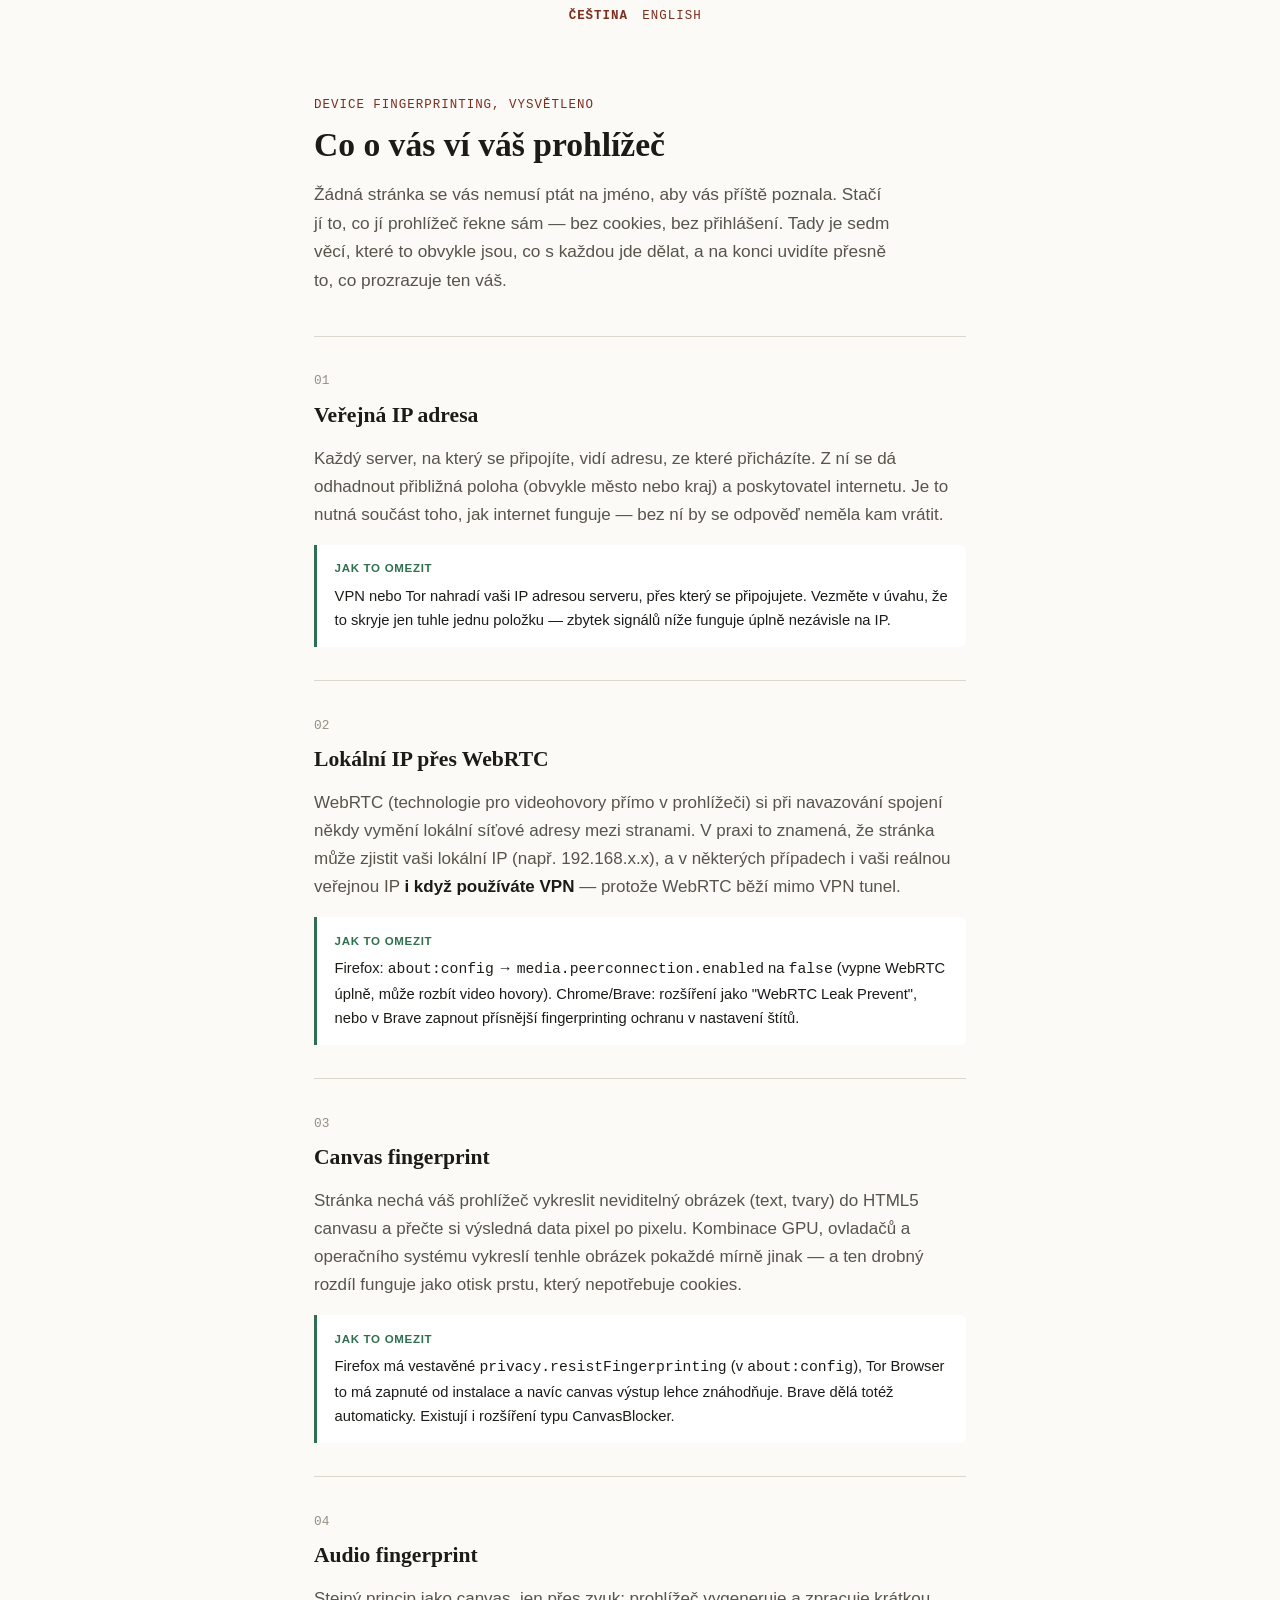
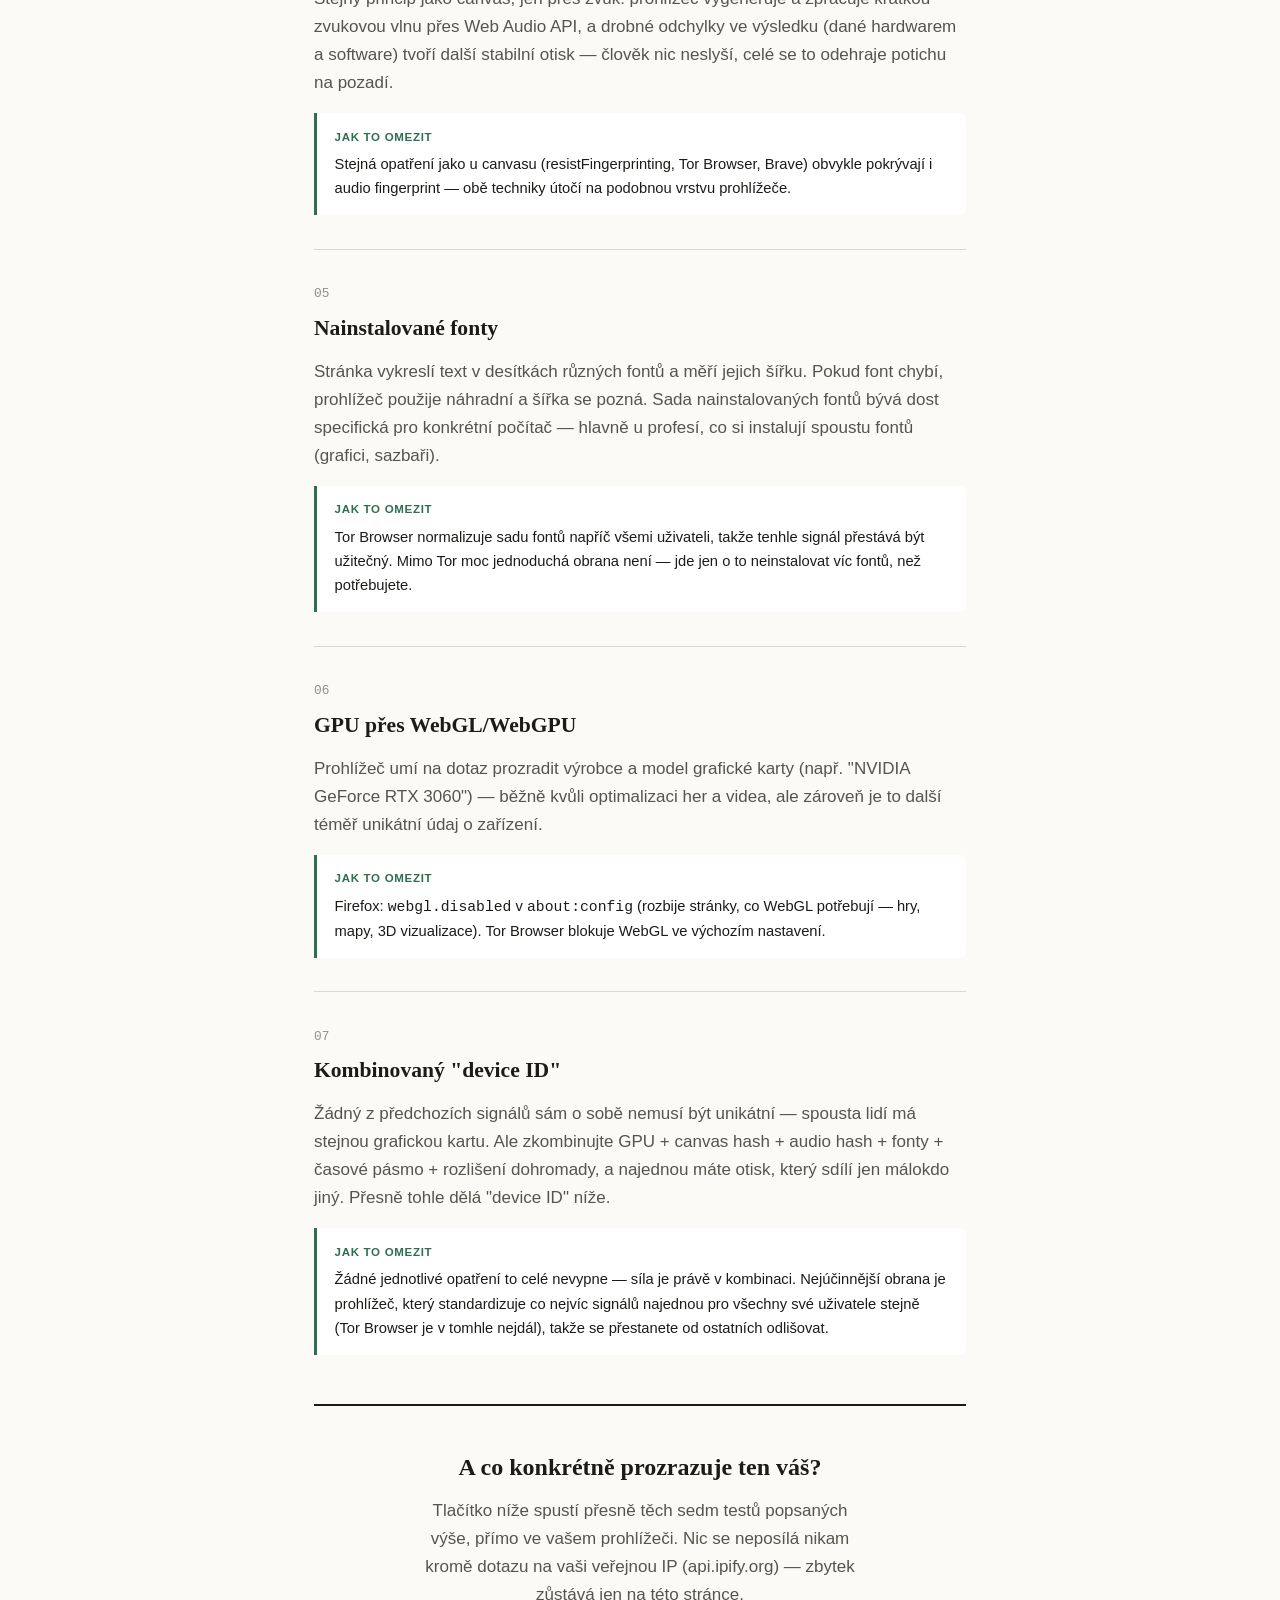
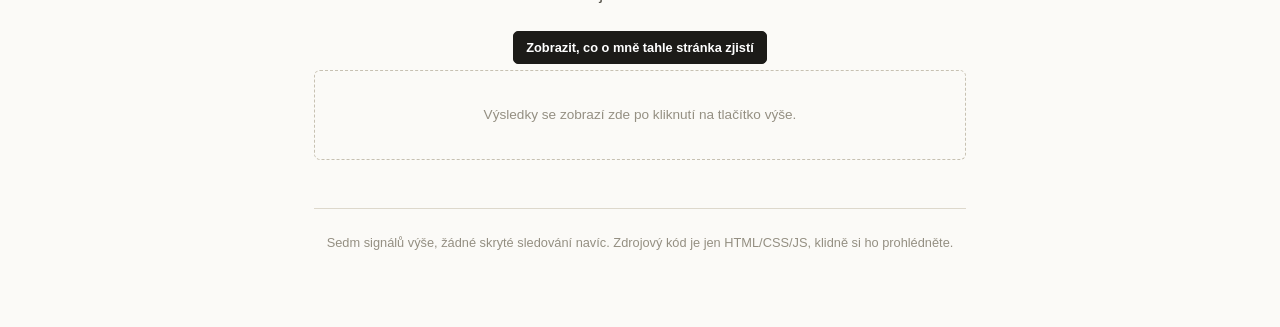
==== index.html @ 6840c31f "Initial commit: IP Grabber device fingerprint tool" ====
<!DOCTYPE html>
<html lang="cs">
<head>
<meta charset="UTF-8">
<meta name="viewport" content="width=device-width, initial-scale=1.0">
<title>Co o vás ví váš prohlížeč — a jak to omezit</title>
<meta name="description" content="Sedm signálů, které váš prohlížeč prozrazuje každé navštívené stránce, co s nimi jde dělat, a na konci — co konkrétně prozrazuje ten váš.">
<link rel="stylesheet" href="tool.css">
<link rel="stylesheet" href="page.css">
</head>
<body>

<div class="language-selector">
  <a href="index.html" class="lang-link active">Čeština</a>
  <a href="index.en.html" class="lang-link">English</a>
</div>

<!-- =============================================================================
     PAGE--wrap - Hlavni obal cele stranky
     Maximalni sirka je omezena v CSS (700px) a obsah je centrovany
     ============================================================================= -->
<div class="page-wrap">

  <!-- ==========================================================================
       MASTHEAD - Hlavicka stranky s titulkem a podtitulkem
       ========================================================================== -->
  <header class="masthead">
    <div class="kicker">device fingerprinting, vysvětleno</div>
    <h1>Co o vás ví váš prohlížeč</h1>
    <p class="dek">Žádná stránka se vás nemusí ptát na jméno, aby vás příště poznala. Stačí jí to, co jí prohlížeč řekne sám — bez cookies, bez přihlášení. Tady je sedm věcí, které to obvykle jsou, co s každou jde dělat, a na konci uvidíte přesně to, co prozrazuje ten váš.</p>
  </header>

  <!-- ==========================================================================
       SIGNAL SEKCE - Popis jednotlivych typu fingerprintu
       Kazda sekce ma:
         - signal-index: Cislo poradi (01, 02, ...)
         - h2: Nazev signalu
         - p: Popis co to je a jak funguje
         - mitigation: Rady jak signal omezit
       ========================================================================== -->

  <!-- ======= SIGNAL 01: VEREJNA IP ADRESA ======= -->
  <section class="signal">
    <div class="signal-index">01</div>
    <h2>Veřejná IP adresa</h2>
    <p>Každý server, na který se připojíte, vidí adresu, ze které přicházíte. Z ní se dá odhadnout přibližná poloha (obvykle město nebo kraj) a poskytovatel internetu. Je to nutná součást toho, jak internet funguje — bez ní by se odpověď neměla kam vrátit.</p>
    <div class="mitigation">
      <div class="m-label">Jak to omezit</div>
      <p>VPN nebo Tor nahradí vaši IP adresou serveru, přes který se připojujete. Vezměte v úvahu, že to skryje jen tuhle jednu položku — zbytek signálů níže funguje úplně nezávisle na IP.</p>
    </div>
  </section>

  <!-- ======= SIGNAL 02: WEBRTC LEAK ======= -->
  <section class="signal">
    <div class="signal-index">02</div>
    <h2>Lokální IP přes WebRTC</h2>
    <p>WebRTC (technologie pro videohovory přímo v prohlížeči) si při navazování spojení někdy vymění lokální síťové adresy mezi stranami. V praxi to znamená, že stránka může zjistit vaši lokální IP (např. 192.168.x.x), a v některých případech i vaši reálnou veřejnou IP <strong>i když používáte VPN</strong> — protože WebRTC běží mimo VPN tunel.</p>
    <div class="mitigation">
      <div class="m-label">Jak to omezit</div>
      <p>Firefox: <code>about:config</code> → <code>media.peerconnection.enabled</code> na <code>false</code> (vypne WebRTC úplně, může rozbít video hovory). Chrome/Brave: rozšíření jako "WebRTC Leak Prevent", nebo v Brave zapnout přísnější fingerprinting ochranu v nastavení štítů.</p>
    </div>
  </section>

  <!-- ======= SIGNAL 03: CANVAS FINGERPRINT ======= -->
  <section class="signal">
    <div class="signal-index">03</div>
    <h2>Canvas fingerprint</h2>
    <p>Stránka nechá váš prohlížeč vykreslit neviditelný obrázek (text, tvary) do HTML5 canvasu a přečte si výsledná data pixel po pixelu. Kombinace GPU, ovladačů a operačního systému vykreslí tenhle obrázek pokaždé mírně jinak — a ten drobný rozdíl funguje jako otisk prstu, který nepotřebuje cookies.</p>
    <div class="mitigation">
      <div class="m-label">Jak to omezit</div>
      <p>Firefox má vestavěné <code>privacy.resistFingerprinting</code> (v <code>about:config</code>), Tor Browser to má zapnuté od instalace a navíc canvas výstup lehce znáhodňuje. Brave dělá totéž automaticky. Existují i rozšíření typu CanvasBlocker.</p>
    </div>
  </section>

  <!-- ======= SIGNAL 04: AUDIO FINGERPRINT ======= -->
  <section class="signal">
    <div class="signal-index">04</div>
    <h2>Audio fingerprint</h2>
    <p>Stejný princip jako canvas, jen přes zvuk: prohlížeč vygeneruje a zpracuje krátkou zvukovou vlnu přes Web Audio API, a drobné odchylky ve výsledku (dané hardwarem a software) tvoří další stabilní otisk — člověk nic neslyší, celé se to odehraje potichu na pozadí.</p>
    <div class="mitigation">
      <div class="m-label">Jak to omezit</div>
      <p>Stejná opatření jako u canvasu (resistFingerprinting, Tor Browser, Brave) obvykle pokrývají i audio fingerprint — obě techniky útočí na podobnou vrstvu prohlížeče.</p>
    </div>
  </section>

  <!-- ======= SIGNAL 05: NAINSTALOVANE FONTY ======= -->
  <section class="signal">
    <div class="signal-index">05</div>
    <h2>Nainstalované fonty</h2>
    <p>Stránka vykreslí text v desítkách různých fontů a měří jejich šířku. Pokud font chybí, prohlížeč použije náhradní a šířka se pozná. Sada nainstalovaných fontů bývá dost specifická pro konkrétní počítač — hlavně u profesí, co si instalují spoustu fontů (grafici, sazbaři).</p>
    <div class="mitigation">
      <div class="m-label">Jak to omezit</div>
      <p>Tor Browser normalizuje sadu fontů napříč všemi uživateli, takže tenhle signál přestává být užitečný. Mimo Tor moc jednoduchá obrana není — jde jen o to neinstalovat víc fontů, než potřebujete.</p>
    </div>
  </section>

  <!-- ======= SIGNAL 06: GPU PRES WEBGL ======= -->
  <section class="signal">
    <div class="signal-index">06</div>
    <h2>GPU přes WebGL/WebGPU</h2>
    <p>Prohlížeč umí na dotaz prozradit výrobce a model grafické karty (např. "NVIDIA GeForce RTX 3060") — běžně kvůli optimalizaci her a videa, ale zároveň je to další téměř unikátní údaj o zařízení.</p>
    <div class="mitigation">
      <div class="m-label">Jak to omezit</div>
      <p>Firefox: <code>webgl.disabled</code> v <code>about:config</code> (rozbije stránky, co WebGL potřebují — hry, mapy, 3D vizualizace). Tor Browser blokuje WebGL ve výchozím nastavení.</p>
    </div>
  </section>

  <!-- ======= SIGNAL 07: KOMBINOVANY DEVICE ID ======= -->
  <section class="signal">
    <div class="signal-index">07</div>
    <h2>Kombinovaný "device ID"</h2>
    <p>Žádný z předchozích signálů sám o sobě nemusí být unikátní — spousta lidí má stejnou grafickou kartu. Ale zkombinujte GPU + canvas hash + audio hash + fonty + časové pásmo + rozlišení dohromady, a najednou máte otisk, který sdílí jen málokdo jiný. Přesně tohle dělá "device ID" níže.</p>
    <div class="mitigation">
      <div class="m-label">Jak to omezit</div>
      <p>Žádné jednotlivé opatření to celé nevypne — síla je právě v kombinaci. Nejúčinnější obrana je prohlížeč, který standardizuje co nejvíc signálů najednou pro všechny své uživatele stejně (Tor Browser je v tomhle nejdál), takže se přestanete od ostatních odlišovat.</p>
    </div>
  </section>

  <!-- ==========================================================================
       REVEAL BAND - Tlacitko pro zobrazeni vysledku
       Po kliknuti se spusti sbirani dat (viz page.js)
       ========================================================================== -->
  <div class="reveal-band">
    <h2>A co konkrétně prozrazuje ten váš?</h2>
    <p>Tlačítko níže spustí přesně těch sedm testů popsaných výše, přímo ve vašem prohlížeči. Nic se neposílá nikam kromě dotazu na vaši veřejnou IP (api.ipify.org) — zbytek zůstává jen na této stránce.</p>
    <div class="reveal-cta">
      <button id="btn-reveal" class="btn btn-fill">Zobrazit, co o mně tahle stránka zjistí</button>
    </div>
  </div>

  <!-- ==========================================================================
       TOOL-GATE - Placeholder zobrazeny pred spustenim nastroje
       Po kliknuti na tlacitko se skryje a nahradi se tool-root
       ========================================================================== -->
  <div id="tool-gate">Výsledky se zobrazí zde po kliknutí na tlačítko výše.</div>

  <!-- ==========================================================================
       TOOL-ROOT - Kontejner nastroje s vysledky
       Pocatecne skryty (display: none), po kliknuti na tlacitko se odemkne
       ============================================================================= -->
  <div id="tool-root">

    <!-- ===== TOPBAR - Horni lišta s informacemi o behu ===== -->
    <header class="topbar">
      <div class="brand">
        <div>
          <div class="brand-title">device.trace — vaše výsledky</div>
          <div class="brand-sub" id="generated-at">Vygenerovano: &hellip;</div>
        </div>
      </div>
      <div class="status-line">
        <span class="status-dot" id="status-dot" aria-hidden="true"></span>
        <span id="status">Nacitam&hellip;</span>
      </div>
    </header>

    <!-- ===== SCORE PANEL - Zobrazeni skore unikatnosti ===== -->
    <section class="score-panel" id="score-card" aria-live="polite"></section>

    <!-- ===== DIFF PANEL - Zmeny od posledni navstevy ===== -->
    <section class="diff-panel">
      <h2 class="diff-heading">Zmeny od posledni navstevy</h2>
      <div id="diff-summary" class="neutral">&hellip;</div>
    </section>

    <!-- ===== TOOLBAR - Vyhledavani a tlacitka ===== -->
    <div class="toolbar">
      <!-- Vyhledavaci pole pro filtrovani radku -->
      <input type="search" id="search-input" placeholder="Filtrovat radky (napr. gpu, ip, canvas)&hellip;" aria-label="Filtrovat vysledky">
      <div class="toolbar-buttons">
        <button id="btn-refresh" class="btn btn-primary">Obnovit</button>    <!-- Znovu spusti sbirani dat -->
        <button id="btn-sections" class="btn">Sekce</button>                  <!-- Otevre/zavre prepinace sekci -->
        <button id="btn-copy" class="btn">Kopirovat</button>                  <!-- Zkopiruje vysledky do schranky -->
        <button id="btn-export" class="btn">Export JSON</button>              <!-- Stahne JSON soubor -->
        <button id="btn-clear-history" class="btn btn-ghost">Smazat historii</button>  <!-- Vymaze localStorage -->
      </div>
    </div>

    <!-- ===== SECTION TOGGLES - Prepinace pro skryvani sekci ===== -->
    <div id="section-toggles" class="section-toggles" role="group" aria-label="Prepinace sekci"></div>

    <!-- ===== OUTPUT - Hlavni kontejner pro zobrazeni vysledku ===== -->
    <!-- dynamicky generovany obsah ze script.js -->
    <main id="output" aria-live="polite"></main>

    <!-- ===== FOOT-NOTE - Poznamka o soukromi ===== -->
    <p class="foot-note">
      Vsechna data se pocitaji lokalne ve vasem prohlizeci. Verejna IP jde pres
      <code>api.ipify.org</code>; nic jineho neopousti toto zarizeni. Historie
      beznich je v <code>localStorage</code> tohoto prohlizece a nikam se neodesila.
    </p>
  </div>

  <!-- ===== COLOPHON - Paticka stranky ===== -->
  <p class="colophon">Sedm signálů výše, žádné skryté sledování navíc. Zdrojový kód je jen HTML/CSS/JS, klidně si ho prohlédněte.</p>

</div>

<!-- =============================================================================
     SKRIPTY - Nacteni JavaScript souboru
     - script.js: Hlavni logika (sbirani dat, renderovani, fingerprint)
     - page.js: Ovladani zobrazeni nastroje (prepinani mezi uvodem a vysledky)
     ============================================================================= -->
<script src="script.js"></script>
<script src="page.js"></script>
</body>
</html>
---- tool.css ----
/* =============================================================================
 * TOOL.CSS - Styly pro vysledky nastroje device.trace
 * =============================================================================
 * Tento soubor obsahuje styly pro:
 *   - Horni lištu (topbar) s informacemi o behu
 *   - Panel skore (score-panel)
 *   - Panel zmen (diff-panel)
 *   - Toolbar s vyhledavanim a tlacitky
 *   - Prepinace sekci
 *   - Tabulky s vysledky
 * ============================================================================= */


/* -----------------------------------------------------------------------------
 * CSS PROMENNE - Barvy a fonty
 * -----------------------------------------------------------------------------
 * Zmenou techto promennych jednoduse upravite celou vizualni stranku
 */
:root {
  --bg: #fbfaf7;           /* Pozadi stranky */
  --paper: #ffffff;         /* Pozadi karet a panelu */
  --ink: #1c1b18;          /* Hlavni text */
  --ink-dim: #57544c;      /* Mene dulezity text */
  --ink-faint: #948f82;    /* Pococeny text (popisky, metadata) */
  --line: #ddd8cc;         /* Ohraniceni a oddelovace */
  --line-strong: #c7c1b2;  /* Silnejsi ohraniceni */
  --accent: #7a2e1d;       /* Primarni barva (cervenohneda) */
  --accent-bg: #f7ece7;    /* Pozadi pro accent prvky */
  --ok: #2f6f4f;           /* Barva pro uspesne stavy (zelena) */
  --warn: #8a5a13;         /* Barva pro varovani (zluta/oranzova) */
  --err: #a5301f;          /* Barva pro chyby (cervena) */
  --serif: Georgia, 'Iowan Old Style', 'Palatino Linotype', Palatino, serif;
  --sans: -apple-system, BlinkMacSystemFont, 'Segoe UI', Helvetica, Arial, sans-serif;
  --mono: 'JetBrains Mono', ui-monospace, Consolas, monospace;
}


/* -----------------------------------------------------------------------------
 * ZAKLADNI RESET A TYPOGRAFIE
 * ----------------------------------------------------------------------------- */
* { box-sizing: border-box; }

body {
  margin: 0;
  background: var(--bg);
  color: var(--ink);
  font-family: var(--sans);
  font-size: 17px;
  line-height: 1.65;
}

code { font-family: var(--mono); }

button { font-family: inherit; cursor: pointer; }
button:disabled { cursor: not-allowed; }

:focus-visible {
  outline: 2px solid var(--accent);
  outline-offset: 2px;
}


/* =============================================================================
 * TOPBAR - Horni lišta s informacemi
 * ----------------------------------------------------------------------------- */
.topbar {
  display: flex;
  align-items: center;
  justify-content: space-between;
  gap: 1rem;
  padding: 0.9rem 0;
  border-bottom: 1px solid var(--line);
  flex-wrap: wrap;
}

/* Branding - nazev a cas */
.brand { display: flex; align-items: center; gap: 0.6rem; }
.brand-title { font-family: var(--serif); font-weight: 700; font-size: 1.05rem; }
.brand-sub { font-size: 0.78rem; color: var(--ink-faint); font-family: var(--mono); }

/* Stavovy radek (nacitam... / hotovo) */
.status-line { display: flex; align-items: center; gap: 0.5rem; font-size: 0.82rem; color: var(--ink-dim); }
.status-dot { width: 7px; height: 7px; border-radius: 50%; background: var(--ok); }


/* =============================================================================
 * SCORE PANEL - Zobrazeni skore unikatnosti
 * ----------------------------------------------------------------------------- */
.score-panel {
  margin: 1.2rem 0;
  padding: 1rem 1.2rem;
  background: var(--paper);
  border: 1px solid var(--line);
  border-radius: 6px;
  display: flex;
  gap: 1.1rem;
  align-items: center;
}

/* Cislo skore */
.score-number {
  font-family: var(--mono);
  font-size: 2.1rem;
  font-weight: 700;
  line-height: 1;
  min-width: 3ch;
  text-align: center;
}

/* Textove info o skore */
.score-body { flex: 1; min-width: 0; }
.score-label { font-size: 0.86rem; color: var(--ink); margin-bottom: 0.3rem; }
.score-body > div:nth-child(2) { font-size: 0.8rem; color: var(--ink-dim); margin-bottom: 0.55rem; }

/* Progress bar pro skore */
.score-bar-track { height: 5px; background: var(--line); border-radius: 999px; overflow: hidden; }
.score-bar-fill { height: 100%; border-radius: 999px; transition: width 0.4s ease; }


/* =============================================================================
 * DIFF PANEL - Zmeny od posledni navstevy
 * ----------------------------------------------------------------------------- */
.diff-panel {
  margin: 0 0 1.2rem;
  padding: 0.9rem 1.2rem;
  background: var(--paper);
  border: 1px solid var(--line);
  border-radius: 6px;
}

.diff-heading {
  margin: 0 0 0.4rem;
  font-size: 0.74rem;
  text-transform: uppercase;
  letter-spacing: 0.06em;
  color: var(--ink-faint);
  font-weight: 600;
}

#diff-summary { font-size: 0.86rem; }
#diff-summary.neutral { color: var(--ink-dim); }
#diff-summary.changed { color: var(--warn); }
#diff-summary ul { margin: 0.5rem 0 0; padding-left: 1.1rem; color: var(--ink); font-family: var(--mono); font-size: 0.8rem; }
#diff-summary li { margin-bottom: 0.25rem; }


/* =============================================================================
 * TOOLBAR - Vyhledavani a tlacitka
 * ----------------------------------------------------------------------------- */
.toolbar {
  margin: 0 0 0.8rem;
  display: flex;
  gap: 0.55rem;
  flex-wrap: wrap;
  align-items: center;
}

/* Vyhledavaci pole */
#search-input {
  flex: 1;
  min-width: 200px;
  background: var(--paper);
  border: 1px solid var(--line);
  border-radius: 5px;
  color: var(--ink);
  padding: 0.5rem 0.7rem;
  font-family: var(--sans);
  font-size: 0.85rem;
}

#search-input::placeholder { color: var(--ink-faint); }

/* Kontejner tlacitek */
.toolbar-buttons { display: flex; gap: 0.45rem; flex-wrap: wrap; }


/* =============================================================================
 * TLACITKA
 * ----------------------------------------------------------------------------- */
.btn {
  background: var(--paper);
  border: 1px solid var(--line-strong);
  color: var(--ink);
  padding: 0.48rem 0.75rem;
  border-radius: 5px;
  font-size: 0.8rem;
  font-weight: 600;
}

.btn:hover { background: var(--accent-bg); border-color: var(--accent); }

/* Primarni tlacitko (vyraznejsi) */
.btn-primary { border-color: var(--accent); color: var(--accent); }

/* Ghost tlacitko (neviditelne, cervene pri hoveru) */
.btn-ghost { border-color: transparent; color: var(--ink-faint); }
.btn-ghost:hover { border-color: var(--err); color: var(--err); background: #fbeceb; }

/* Plne tlacitko (cerno-bile) */
.btn-fill { background: var(--ink); border-color: var(--ink); color: #fff; }
.btn-fill:hover { background: var(--accent); border-color: var(--accent); }
.btn-fill:disabled { background: var(--line-strong); border-color: var(--line-strong); color: #fff; }


/* =============================================================================
 * PREPINACE SEKCI - Skryvani a zobrazovani jednotlivych casti
 * ----------------------------------------------------------------------------- */
.section-toggles {
  max-height: 0;
  overflow: hidden;
  display: flex;
  flex-wrap: wrap;
  gap: 0.3rem 0.9rem;
  border-radius: 6px;
  transition: max-height 0.2s ease, padding 0.2s ease;
  margin-bottom: 0.4rem;
}

/* Otevreny stav - zobrazi se prepinace */
.section-toggles.open {
  max-height: 320px;
  padding: 0.8rem 1rem;
  background: var(--paper);
  border: 1px solid var(--line);
  overflow-y: auto;
}

/* Jednotlivy prepinac */
.section-toggles label {
  display: flex;
  align-items: center;
  gap: 0.4rem;
  font-size: 0.78rem;
  color: var(--ink-dim);
  cursor: pointer;
}

.section-toggles input[type="checkbox"] {
  accent-color: var(--accent);
  width: 14px;
  height: 14px;
}


/* =============================================================================
 * TABULKY S VYSLEDKY
 * ----------------------------------------------------------------------------- */

/* Grid layout - dvou sloupcovy na sirsi obrazovce */
main#output {
  display: grid;
  grid-template-columns: repeat(auto-fit, minmax(300px, 1fr));
  gap: 0.8rem;
  align-items: start;
}

/* Karta jedne sekce */
.section {
  background: var(--paper);
  border: 1px solid var(--line);
  border-radius: 6px;
  overflow: hidden;
}

/* Hlavicka sekce */
.section h2 {
  margin: 0;
  padding: 0.55rem 0.85rem;
  font-size: 0.72rem;
  text-transform: uppercase;
  letter-spacing: 0.06em;
  color: var(--accent);
  background: var(--accent-bg);
  border-bottom: 1px solid var(--line);
  font-weight: 700;
}

/* Tabulka uvnitr sekce */
.section table { width: 100%; border-collapse: collapse; }

.section td {
  padding: 0.42rem 0.85rem;
  vertical-align: top;
  font-size: 0.78rem;
  border-bottom: 1px solid var(--line);
}

.section tr:last-child td { border-bottom: none; }

/* Sloupec s klicem (nazvem polozky) */
.section td.key {
  color: var(--ink-dim);
  white-space: nowrap;
  width: 44%;
}

/* Sloupec s hodnotou */
.section td.value {
  color: var(--ink);
  word-break: break-all;
  font-family: var(--mono);
  font-size: 0.75rem;
}

/* Stav "nacita se..." */
.section td.value.pending {
  color: var(--ink-faint);
  font-style: italic;
  font-family: var(--sans);
}

/* Stav "chyba" */
.section td.value.error {
  color: var(--err);
  font-family: var(--sans);
}


/* =============================================================================
 * PATICKA A DROBNE PRVKY
 * ----------------------------------------------------------------------------- */

/* Poznamka pod tabulkami */
.foot-note {
  margin: 1.6rem 0 0;
  padding-top: 0.9rem;
  border-top: 1px solid var(--line);
  color: var(--ink-faint);
  font-size: 0.76rem;
}

.foot-note code {
  color: var(--ink-dim);
  background: var(--accent-bg);
  padding: 0.05rem 0.3rem;
  border-radius: 3px;
}
---- page.css ----
/* =============================================================================
 * PAGE.CSS - Styly pro hlavni stranku (uvodni text a signaly)
 * =============================================================================
 * Tento soubor obsahuje styly pro:
 *   - Obal stranky (page-wrap)
 *   - Hlavicku (masthead)
 *   - Sekce s popisy signalu
 *   - Tlacitko "Zobrazit vysledky"
 *   - Paticku
 * ============================================================================= */


/* -----------------------------------------------------------------------------
 * OBAL STRANKY - Maximalni sirka a centrovani
 * ----------------------------------------------------------------------------- */
.page-wrap {
  max-width: 700px;
  margin: 0 auto;
  padding: 3.2rem 1.5rem 4rem;
}

.language-selector {
  text-align: center;
  margin-bottom: 1rem;
}

.language-selector .lang-link {
  font-family: var(--mono);
  font-size: 0.78rem;
  color: var(--accent);
  text-transform: uppercase;
  letter-spacing: 0.08em;
  text-decoration: none;
  margin-right: 0.6rem;
}

.language-selector .lang-link:hover {
  text-decoration: underline;
}

.language-selector .lang-link.active {
  font-weight: 700;
}

/* -----------------------------------------------------------------------------
 * HLAVICKA (MASTHEAD)
 * ----------------------------------------------------------------------------- */
.masthead { margin-bottom: 2.6rem; }

/* Kickr - maly nadpis nad hlavnim titulkem */
.masthead .kicker {
  font-family: var(--mono);
  font-size: 0.78rem;
  color: var(--accent);
  text-transform: uppercase;
  letter-spacing: 0.08em;
  margin-bottom: 0.6rem;
}

/* Hlavni titulek */
h1 {
  font-family: var(--serif);
  font-size: 2.1rem;
  line-height: 1.2;
  margin: 0 0 0.9rem;
  color: var(--ink);
}

/* Podtitulek (dek) */
.dek {
  font-size: 1.08rem;
  color: var(--ink-dim);
  margin: 0;
  max-width: 60ch;
}


/* =============================================================================
 * SEKCE S POPISY SIGNALU
 * =============================================================================
 * Kazda sekce popisuje jeden typ fingerprintu (IP, canvas, audio, atd.)
 * ----------------------------------------------------------------------------- */
.signal {
  padding: 2.1rem 0;
  border-top: 1px solid var(--line);
}

/* Cislo sekce (01, 02, ...) */
.signal-index {
  font-family: var(--mono);
  font-size: 0.8rem;
  color: var(--ink-faint);
  margin-bottom: 0.4rem;
}

/* Nadpis sekce */
.signal h2 {
  font-family: var(--serif);
  font-size: 1.35rem;
  margin: 0 0 0.7rem;
  color: var(--ink);
}

/* Popisny text */
.signal p { margin: 0 0 0.9rem; color: var(--ink-dim); }
.signal p:last-of-type { margin-bottom: 0; }
.signal strong { color: var(--ink); }


/* -----------------------------------------------------------------------------
 * BOX "JAK TO OMEZIT" - Rady pro ochranu soukromi
 * ----------------------------------------------------------------------------- */
.mitigation {
  margin-top: 1rem;
  padding: 0.9rem 1.1rem;
  background: var(--paper);
  border-left: 3px solid var(--ok);
  border-radius: 0 6px 6px 0;
}

/* Label "JAK TO OMEZIT" */
.mitigation .m-label {
  font-size: 0.72rem;
  text-transform: uppercase;
  letter-spacing: 0.06em;
  color: var(--ok);
  font-weight: 700;
  margin-bottom: 0.35rem;
}

/* Text rady */
.mitigation p { color: var(--ink); font-size: 0.92rem; margin: 0; }


/* =============================================================================
 * REVEAL SEKCE - Tlacitko pro zobrazeni vysledku
 * ----------------------------------------------------------------------------- */
.reveal-band {
  padding: 2.6rem 0 0.4rem;
  border-top: 2px solid var(--ink);
  margin-top: 1rem;
  text-align: center;
}

.reveal-band h2 {
  font-family: var(--serif);
  font-size: 1.5rem;
  margin: 0 0 0.6rem;
}

.reveal-band p {
  color: var(--ink-dim);
  max-width: 46ch;
  margin: 0 auto 1.4rem;
}


/* -----------------------------------------------------------------------------
 * GATE - Placeholder pred spustenim nastroje
 * Zobrazi se misto nastroje, dokud uzivatel neklikne na tlacitko
 * ----------------------------------------------------------------------------- */
#tool-gate {
  display: flex;
  align-items: center;
  justify-content: center;
  min-height: 90px;
  border: 1px dashed var(--line-strong);
  border-radius: 6px;
  color: var(--ink-faint);
  font-size: 0.85rem;
  margin: 0 0 2rem;
}


/* -----------------------------------------------------------------------------
 * TOOL-ROOT - Kontejner nastroje s vysledky
 * Skryty dokud neni pridana trida "unlocked"
 * ----------------------------------------------------------------------------- */
#tool-root {
  display: none;
  margin-top: 1.6rem;
  text-align: left;
}

/* Odemknuty stav - zobrazi se nastroj */
#tool-root.unlocked { display: block; }


/* =============================================================================
 * PATICKA (COLOPHON)
 * ----------------------------------------------------------------------------- */
.colophon {
  margin-top: 3rem;
  padding-top: 1.4rem;
  border-top: 1px solid var(--line);
  font-size: 0.8rem;
  color: var(--ink-faint);
  text-align: center;
}


/* =============================================================================
 * RESPOZIVNI DESIGN - Prizpusobeni pro mobilni zarizeni
 * ----------------------------------------------------------------------------- */
@media (max-width: 560px) {
  .page-wrap { padding: 2.2rem 1.1rem 3rem; }
  h1 { font-size: 1.7rem; }
}
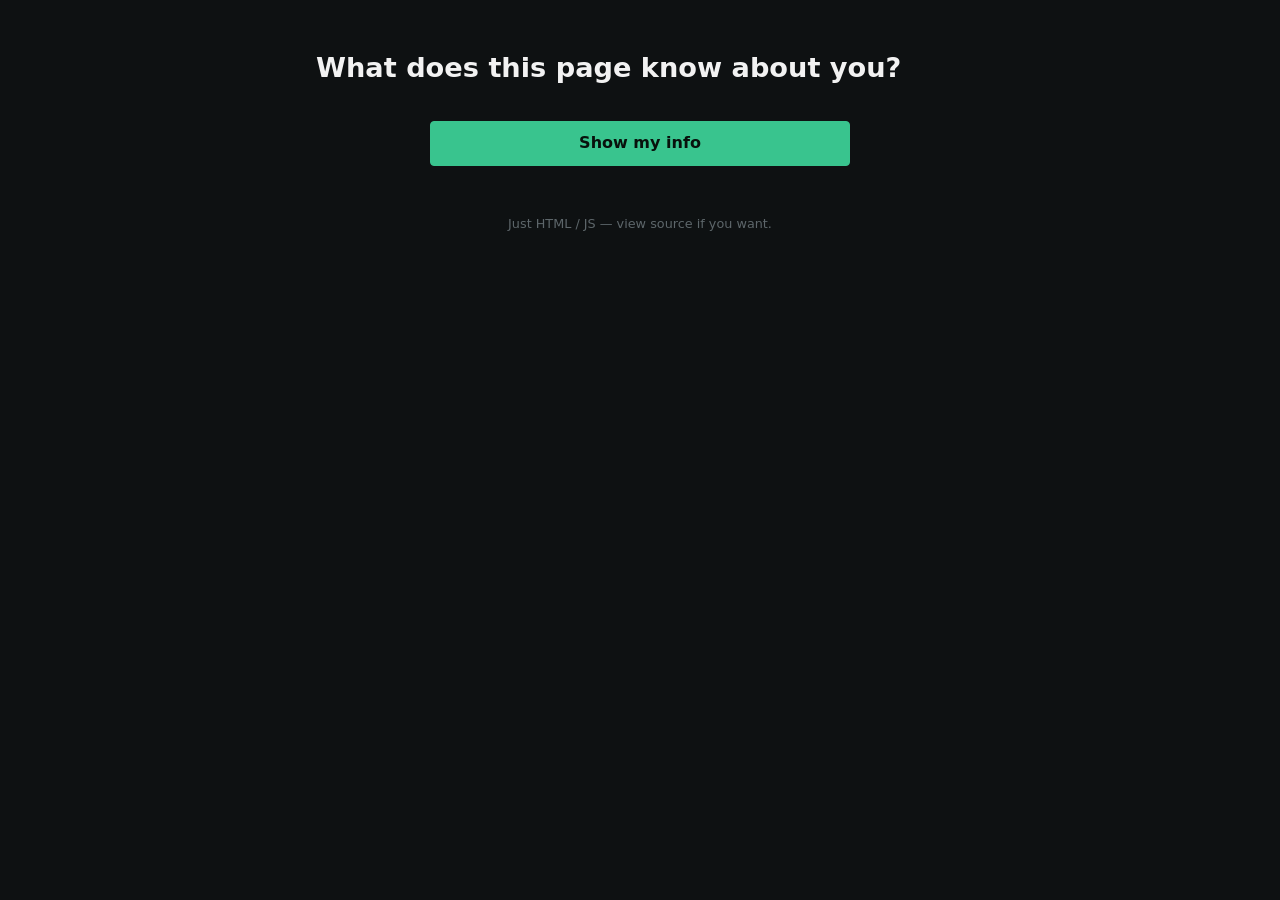
==== commit e3d03182: "Simplify to minimal info tool: IP, time, battery, device, OS, browser" ====
--- a/index.html
+++ b/index.html
@@ -1,207 +1,58 @@
 <!DOCTYPE html>
-<html lang="cs">
+<html lang="en">
 <head>
 <meta charset="UTF-8">
 <meta name="viewport" content="width=device-width, initial-scale=1.0">
-<title>Co o vás ví váš prohlížeč — a jak to omezit</title>
-<meta name="description" content="Sedm signálů, které váš prohlížeč prozrazuje každé navštívené stránce, co s nimi jde dělat, a na konci — co konkrétně prozrazuje ten váš.">
-<link rel="stylesheet" href="tool.css">
-<link rel="stylesheet" href="page.css">
+<title>What does this page know about you?</title>
+<meta name="description" content="Click once and see the basics every website can see: your IP, time, battery state, device type, OS and browser. Nothing is stored or sent anywhere.">
+<style>
+*{box-sizing:border-box}
+body{margin:0;font-family:system-ui,-apple-system,'Segoe UI',sans-serif;background:#0e1112;color:#d6d6d6;line-height:1.5}
+.page-wrap{max-width:680px;margin:0 auto;padding:3rem 1rem 4rem}
+.masthead h1{font-size:1.7rem;margin:0 0 0.5rem;color:#f2f2f2}
+#tool-gate{text-align:center;margin:2rem 0}
+.btn{font:inherit;cursor:pointer;border-radius:4px;border:1px solid #2a2f31;background:#161a1b;color:#d6d6d6;padding:0.6rem 1.2rem}
+.btn-fill{background:#39c48e;border-color:#39c48e;color:#08110c;font-weight:600;width:100%;max-width:420px}
+.btn-fill:hover{filter:brightness(1.1)}
+.section{background:#15191a;border:1px solid #242a2c;border-radius:6px;overflow:hidden;margin-top:2rem}
+.section h2{margin:0;padding:0.55rem 0.9rem;font-size:0.72rem;text-transform:uppercase;letter-spacing:0.06em;color:#39c48e;background:#13201b;border-bottom:1px solid #242a2c}
+.section table{width:100%;border-collapse:collapse}
+.section td{padding:0.45rem 0.9rem;font-size:0.85rem;border-bottom:1px solid #1d2325}
+.section tr:last-child td{border-bottom:none}
+.section td.key{color:#8a9296;white-space:nowrap;width:44%}
+.section td.value{word-break:break-all;font-family:ui-monospace,Consolas,monospace;font-size:0.8rem}
+.colophon{color:#5d666a;font-size:0.8rem;text-align:center;margin-top:3rem}
+#tool-root{display:none}
+#tool-root.unlocked{display:block}
+</style>
 </head>
 <body>
+<div class="page-wrap">
+<header class="masthead">
+<h1>What does this page know about you?</h1>
+</header>
 
-<div class="language-selector">
-  <a href="index.html" class="lang-link active">Čeština</a>
-  <a href="index.en.html" class="lang-link">English</a>
+<div id="tool-gate"><button id="btn-reveal" class="btn btn-fill">Show my info</button></div>
+
+<div id="tool-root">
+<main id="output">
+<div class="section">
+<h2>Results</h2>
+<table><tbody>
+<tr><td class="key">Public IP</td><td class="value" id="v-ip">loading…</td></tr>
+<tr><td class="key">Local time</td><td class="value" id="v-time">…</td></tr>
+<tr><td class="key">Timezone</td><td class="value" id="v-tz">…</td></tr>
+<tr><td class="key">Device type</td><td class="value" id="v-device">…</td></tr>
+<tr><td class="key">Operating system</td><td class="value" id="v-os">…</td></tr>
+<tr><td class="key">Browser</td><td class="value" id="v-browser">…</td></tr>
+<tr><td class="key">Battery</td><td class="value" id="v-battery">…</td></tr>
+</tbody></table>
+</div>
+</main>
 </div>
 
-<!-- =============================================================================
-     PAGE--wrap - Hlavni obal cele stranky
-     Maximalni sirka je omezena v CSS (700px) a obsah je centrovany
-     ============================================================================= -->
-<div class="page-wrap">
-
-  <!-- ==========================================================================
-       MASTHEAD - Hlavicka stranky s titulkem a podtitulkem
-       ========================================================================== -->
-  <header class="masthead">
-    <div class="kicker">device fingerprinting, vysvětleno</div>
-    <h1>Co o vás ví váš prohlížeč</h1>
-    <p class="dek">Žádná stránka se vás nemusí ptát na jméno, aby vás příště poznala. Stačí jí to, co jí prohlížeč řekne sám — bez cookies, bez přihlášení. Tady je sedm věcí, které to obvykle jsou, co s každou jde dělat, a na konci uvidíte přesně to, co prozrazuje ten váš.</p>
-  </header>
-
-  <!-- ==========================================================================
-       SIGNAL SEKCE - Popis jednotlivych typu fingerprintu
-       Kazda sekce ma:
-         - signal-index: Cislo poradi (01, 02, ...)
-         - h2: Nazev signalu
-         - p: Popis co to je a jak funguje
-         - mitigation: Rady jak signal omezit
-       ========================================================================== -->
-
-  <!-- ======= SIGNAL 01: VEREJNA IP ADRESA ======= -->
-  <section class="signal">
-    <div class="signal-index">01</div>
-    <h2>Veřejná IP adresa</h2>
-    <p>Každý server, na který se připojíte, vidí adresu, ze které přicházíte. Z ní se dá odhadnout přibližná poloha (obvykle město nebo kraj) a poskytovatel internetu. Je to nutná součást toho, jak internet funguje — bez ní by se odpověď neměla kam vrátit.</p>
-    <div class="mitigation">
-      <div class="m-label">Jak to omezit</div>
-      <p>VPN nebo Tor nahradí vaši IP adresou serveru, přes který se připojujete. Vezměte v úvahu, že to skryje jen tuhle jednu položku — zbytek signálů níže funguje úplně nezávisle na IP.</p>
-    </div>
-  </section>
-
-  <!-- ======= SIGNAL 02: WEBRTC LEAK ======= -->
-  <section class="signal">
-    <div class="signal-index">02</div>
-    <h2>Lokální IP přes WebRTC</h2>
-    <p>WebRTC (technologie pro videohovory přímo v prohlížeči) si při navazování spojení někdy vymění lokální síťové adresy mezi stranami. V praxi to znamená, že stránka může zjistit vaši lokální IP (např. 192.168.x.x), a v některých případech i vaši reálnou veřejnou IP <strong>i když používáte VPN</strong> — protože WebRTC běží mimo VPN tunel.</p>
-    <div class="mitigation">
-      <div class="m-label">Jak to omezit</div>
-      <p>Firefox: <code>about:config</code> → <code>media.peerconnection.enabled</code> na <code>false</code> (vypne WebRTC úplně, může rozbít video hovory). Chrome/Brave: rozšíření jako "WebRTC Leak Prevent", nebo v Brave zapnout přísnější fingerprinting ochranu v nastavení štítů.</p>
-    </div>
-  </section>
-
-  <!-- ======= SIGNAL 03: CANVAS FINGERPRINT ======= -->
-  <section class="signal">
-    <div class="signal-index">03</div>
-    <h2>Canvas fingerprint</h2>
-    <p>Stránka nechá váš prohlížeč vykreslit neviditelný obrázek (text, tvary) do HTML5 canvasu a přečte si výsledná data pixel po pixelu. Kombinace GPU, ovladačů a operačního systému vykreslí tenhle obrázek pokaždé mírně jinak — a ten drobný rozdíl funguje jako otisk prstu, který nepotřebuje cookies.</p>
-    <div class="mitigation">
-      <div class="m-label">Jak to omezit</div>
-      <p>Firefox má vestavěné <code>privacy.resistFingerprinting</code> (v <code>about:config</code>), Tor Browser to má zapnuté od instalace a navíc canvas výstup lehce znáhodňuje. Brave dělá totéž automaticky. Existují i rozšíření typu CanvasBlocker.</p>
-    </div>
-  </section>
-
-  <!-- ======= SIGNAL 04: AUDIO FINGERPRINT ======= -->
-  <section class="signal">
-    <div class="signal-index">04</div>
-    <h2>Audio fingerprint</h2>
-    <p>Stejný princip jako canvas, jen přes zvuk: prohlížeč vygeneruje a zpracuje krátkou zvukovou vlnu přes Web Audio API, a drobné odchylky ve výsledku (dané hardwarem a software) tvoří další stabilní otisk — člověk nic neslyší, celé se to odehraje potichu na pozadí.</p>
-    <div class="mitigation">
-      <div class="m-label">Jak to omezit</div>
-      <p>Stejná opatření jako u canvasu (resistFingerprinting, Tor Browser, Brave) obvykle pokrývají i audio fingerprint — obě techniky útočí na podobnou vrstvu prohlížeče.</p>
-    </div>
-  </section>
-
-  <!-- ======= SIGNAL 05: NAINSTALOVANE FONTY ======= -->
-  <section class="signal">
-    <div class="signal-index">05</div>
-    <h2>Nainstalované fonty</h2>
-    <p>Stránka vykreslí text v desítkách různých fontů a měří jejich šířku. Pokud font chybí, prohlížeč použije náhradní a šířka se pozná. Sada nainstalovaných fontů bývá dost specifická pro konkrétní počítač — hlavně u profesí, co si instalují spoustu fontů (grafici, sazbaři).</p>
-    <div class="mitigation">
-      <div class="m-label">Jak to omezit</div>
-      <p>Tor Browser normalizuje sadu fontů napříč všemi uživateli, takže tenhle signál přestává být užitečný. Mimo Tor moc jednoduchá obrana není — jde jen o to neinstalovat víc fontů, než potřebujete.</p>
-    </div>
-  </section>
-
-  <!-- ======= SIGNAL 06: GPU PRES WEBGL ======= -->
-  <section class="signal">
-    <div class="signal-index">06</div>
-    <h2>GPU přes WebGL/WebGPU</h2>
-    <p>Prohlížeč umí na dotaz prozradit výrobce a model grafické karty (např. "NVIDIA GeForce RTX 3060") — běžně kvůli optimalizaci her a videa, ale zároveň je to další téměř unikátní údaj o zařízení.</p>
-    <div class="mitigation">
-      <div class="m-label">Jak to omezit</div>
-      <p>Firefox: <code>webgl.disabled</code> v <code>about:config</code> (rozbije stránky, co WebGL potřebují — hry, mapy, 3D vizualizace). Tor Browser blokuje WebGL ve výchozím nastavení.</p>
-    </div>
-  </section>
-
-  <!-- ======= SIGNAL 07: KOMBINOVANY DEVICE ID ======= -->
-  <section class="signal">
-    <div class="signal-index">07</div>
-    <h2>Kombinovaný "device ID"</h2>
-    <p>Žádný z předchozích signálů sám o sobě nemusí být unikátní — spousta lidí má stejnou grafickou kartu. Ale zkombinujte GPU + canvas hash + audio hash + fonty + časové pásmo + rozlišení dohromady, a najednou máte otisk, který sdílí jen málokdo jiný. Přesně tohle dělá "device ID" níže.</p>
-    <div class="mitigation">
-      <div class="m-label">Jak to omezit</div>
-      <p>Žádné jednotlivé opatření to celé nevypne — síla je právě v kombinaci. Nejúčinnější obrana je prohlížeč, který standardizuje co nejvíc signálů najednou pro všechny své uživatele stejně (Tor Browser je v tomhle nejdál), takže se přestanete od ostatních odlišovat.</p>
-    </div>
-  </section>
-
-  <!-- ==========================================================================
-       REVEAL BAND - Tlacitko pro zobrazeni vysledku
-       Po kliknuti se spusti sbirani dat (viz page.js)
-       ========================================================================== -->
-  <div class="reveal-band">
-    <h2>A co konkrétně prozrazuje ten váš?</h2>
-    <p>Tlačítko níže spustí přesně těch sedm testů popsaných výše, přímo ve vašem prohlížeči. Nic se neposílá nikam kromě dotazu na vaši veřejnou IP (api.ipify.org) — zbytek zůstává jen na této stránce.</p>
-    <div class="reveal-cta">
-      <button id="btn-reveal" class="btn btn-fill">Zobrazit, co o mně tahle stránka zjistí</button>
-    </div>
-  </div>
-
-  <!-- ==========================================================================
-       TOOL-GATE - Placeholder zobrazeny pred spustenim nastroje
-       Po kliknuti na tlacitko se skryje a nahradi se tool-root
-       ========================================================================== -->
-  <div id="tool-gate">Výsledky se zobrazí zde po kliknutí na tlačítko výše.</div>
-
-  <!-- ==========================================================================
-       TOOL-ROOT - Kontejner nastroje s vysledky
-       Pocatecne skryty (display: none), po kliknuti na tlacitko se odemkne
-       ============================================================================= -->
-  <div id="tool-root">
-
-    <!-- ===== TOPBAR - Horni lišta s informacemi o behu ===== -->
-    <header class="topbar">
-      <div class="brand">
-        <div>
-          <div class="brand-title">device.trace — vaše výsledky</div>
-          <div class="brand-sub" id="generated-at">Vygenerovano: &hellip;</div>
-        </div>
-      </div>
-      <div class="status-line">
-        <span class="status-dot" id="status-dot" aria-hidden="true"></span>
-        <span id="status">Nacitam&hellip;</span>
-      </div>
-    </header>
-
-    <!-- ===== SCORE PANEL - Zobrazeni skore unikatnosti ===== -->
-    <section class="score-panel" id="score-card" aria-live="polite"></section>
-
-    <!-- ===== DIFF PANEL - Zmeny od posledni navstevy ===== -->
-    <section class="diff-panel">
-      <h2 class="diff-heading">Zmeny od posledni navstevy</h2>
-      <div id="diff-summary" class="neutral">&hellip;</div>
-    </section>
-
-    <!-- ===== TOOLBAR - Vyhledavani a tlacitka ===== -->
-    <div class="toolbar">
-      <!-- Vyhledavaci pole pro filtrovani radku -->
-      <input type="search" id="search-input" placeholder="Filtrovat radky (napr. gpu, ip, canvas)&hellip;" aria-label="Filtrovat vysledky">
-      <div class="toolbar-buttons">
-        <button id="btn-refresh" class="btn btn-primary">Obnovit</button>    <!-- Znovu spusti sbirani dat -->
-        <button id="btn-sections" class="btn">Sekce</button>                  <!-- Otevre/zavre prepinace sekci -->
-        <button id="btn-copy" class="btn">Kopirovat</button>                  <!-- Zkopiruje vysledky do schranky -->
-        <button id="btn-export" class="btn">Export JSON</button>              <!-- Stahne JSON soubor -->
-        <button id="btn-clear-history" class="btn btn-ghost">Smazat historii</button>  <!-- Vymaze localStorage -->
-      </div>
-    </div>
-
-    <!-- ===== SECTION TOGGLES - Prepinace pro skryvani sekci ===== -->
-    <div id="section-toggles" class="section-toggles" role="group" aria-label="Prepinace sekci"></div>
-
-    <!-- ===== OUTPUT - Hlavni kontejner pro zobrazeni vysledku ===== -->
-    <!-- dynamicky generovany obsah ze script.js -->
-    <main id="output" aria-live="polite"></main>
-
-    <!-- ===== FOOT-NOTE - Poznamka o soukromi ===== -->
-    <p class="foot-note">
-      Vsechna data se pocitaji lokalne ve vasem prohlizeci. Verejna IP jde pres
-      <code>api.ipify.org</code>; nic jineho neopousti toto zarizeni. Historie
-      beznich je v <code>localStorage</code> tohoto prohlizece a nikam se neodesila.
-    </p>
-  </div>
-
-  <!-- ===== COLOPHON - Paticka stranky ===== -->
-  <p class="colophon">Sedm signálů výše, žádné skryté sledování navíc. Zdrojový kód je jen HTML/CSS/JS, klidně si ho prohlédněte.</p>
-
+<p class="colophon">Just HTML / JS — view source if you want.</p>
 </div>
-
-<!-- =============================================================================
-     SKRIPTY - Nacteni JavaScript souboru
-     - script.js: Hlavni logika (sbirani dat, renderovani, fingerprint)
-     - page.js: Ovladani zobrazeni nastroje (prepinani mezi uvodem a vysledky)
-     ============================================================================= -->
 <script src="script.js"></script>
-<script src="page.js"></script>
 </body>
 </html>
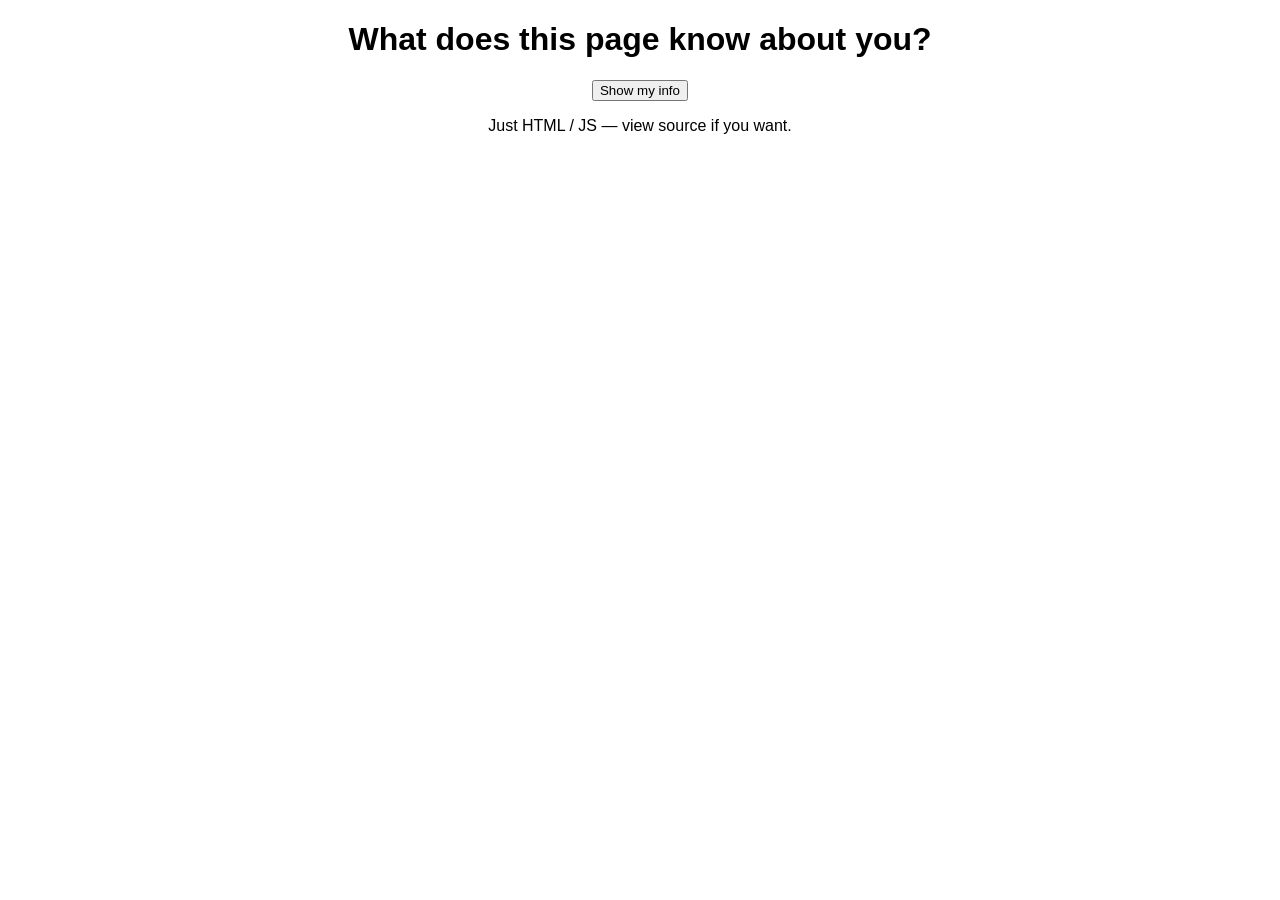
==== commit fdd817b7: "Remove CSS, center content" ====
--- a/index.html
+++ b/index.html
@@ -5,26 +5,8 @@
 <meta name="viewport" content="width=device-width, initial-scale=1.0">
 <title>What does this page know about you?</title>
 <meta name="description" content="Click once and see the basics every website can see: your IP, time, battery state, device type, OS and browser. Nothing is stored or sent anywhere.">
-<style>
-*{box-sizing:border-box}
-body{margin:0;font-family:system-ui,-apple-system,'Segoe UI',sans-serif;background:#0e1112;color:#d6d6d6;line-height:1.5}
-.page-wrap{max-width:680px;margin:0 auto;padding:3rem 1rem 4rem}
-.masthead h1{font-size:1.7rem;margin:0 0 0.5rem;color:#f2f2f2}
-#tool-gate{text-align:center;margin:2rem 0}
-.btn{font:inherit;cursor:pointer;border-radius:4px;border:1px solid #2a2f31;background:#161a1b;color:#d6d6d6;padding:0.6rem 1.2rem}
-.btn-fill{background:#39c48e;border-color:#39c48e;color:#08110c;font-weight:600;width:100%;max-width:420px}
-.btn-fill:hover{filter:brightness(1.1)}
-.section{background:#15191a;border:1px solid #242a2c;border-radius:6px;overflow:hidden;margin-top:2rem}
-.section h2{margin:0;padding:0.55rem 0.9rem;font-size:0.72rem;text-transform:uppercase;letter-spacing:0.06em;color:#39c48e;background:#13201b;border-bottom:1px solid #242a2c}
-.section table{width:100%;border-collapse:collapse}
-.section td{padding:0.45rem 0.9rem;font-size:0.85rem;border-bottom:1px solid #1d2325}
-.section tr:last-child td{border-bottom:none}
-.section td.key{color:#8a9296;white-space:nowrap;width:44%}
-.section td.value{word-break:break-all;font-family:ui-monospace,Consolas,monospace;font-size:0.8rem}
-.colophon{color:#5d666a;font-size:0.8rem;text-align:center;margin-top:3rem}
-#tool-root{display:none}
-#tool-root.unlocked{display:block}
-</style>
+</head>
+<body style="text-align:center;font-family:sans-serif">
 </head>
 <body>
 <div class="page-wrap">
@@ -34,7 +16,7 @@
 
 <div id="tool-gate"><button id="btn-reveal" class="btn btn-fill">Show my info</button></div>
 
-<div id="tool-root">
+<div id="tool-root" style="display:none">
 <main id="output">
 <div class="section">
 <h2>Results</h2>
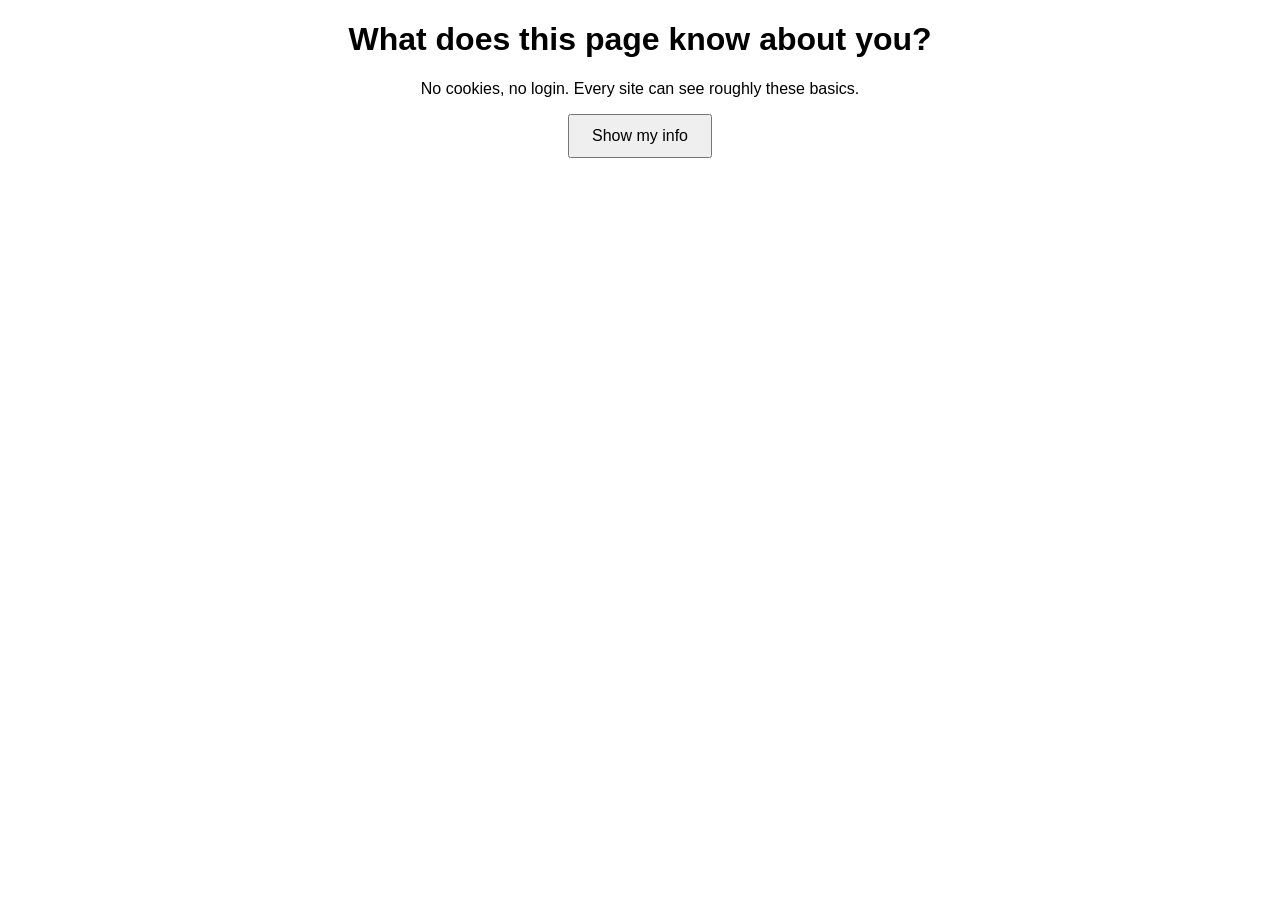
==== commit 229378bb: "Center results table, clean up markup" ====
--- a/index.html
+++ b/index.html
@@ -7,34 +7,27 @@
 <meta name="description" content="Click once and see the basics every website can see: your IP, time, battery state, device type, OS and browser. Nothing is stored or sent anywhere.">
 </head>
 <body style="text-align:center;font-family:sans-serif">
-</head>
-<body>
-<div class="page-wrap">
-<header class="masthead">
+
+<header>
 <h1>What does this page know about you?</h1>
+<p>No cookies, no login. Every site can see roughly these basics.</p>
 </header>
 
-<div id="tool-gate"><button id="btn-reveal" class="btn btn-fill">Show my info</button></div>
+<button id="btn-reveal" style="font-size:1rem;padding:0.7rem 1.4rem;cursor:pointer">Show my info</button>
 
-<div id="tool-root" style="display:none">
-<main id="output">
-<div class="section">
-<h2>Results</h2>
-<table><tbody>
-<tr><td class="key">Public IP</td><td class="value" id="v-ip">loading…</td></tr>
-<tr><td class="key">Local time</td><td class="value" id="v-time">…</td></tr>
-<tr><td class="key">Timezone</td><td class="value" id="v-tz">…</td></tr>
-<tr><td class="key">Device type</td><td class="value" id="v-device">…</td></tr>
-<tr><td class="key">Operating system</td><td class="value" id="v-os">…</td></tr>
-<tr><td class="key">Browser</td><td class="value" id="v-browser">…</td></tr>
-<tr><td class="key">Battery</td><td class="value" id="v-battery">…</td></tr>
+<div id="results" style="display:none;max-width:640px;margin:2rem auto;text-align:center">
+<table style="margin:0 auto"><tbody>
+<tr><td style="padding:0.4rem 1rem;color:gray">Public IP</td><td id="v-ip">loading…</td></tr>
+<tr><td style="padding:0.4rem 1rem;color:gray">Local time</td><td id="v-time">…</td></tr>
+<tr><td style="padding:0.4rem 1rem;color:gray">Timezone</td><td id="v-tz">…</td></tr>
+<tr><td style="padding:0.4rem 1rem;color:gray">Device type</td><td id="v-device">…</td></tr>
+<tr><td style="padding:0.4rem 1rem;color:gray">Operating system</td><td id="v-os">…</td></tr>
+<tr><td style="padding:0.4rem 1rem;color:gray">Browser</td><td id="v-browser">…</td></tr>
+<tr><td style="padding:0.4rem 1rem;color:gray">Battery</td><td id="v-battery">…</td></tr>
 </tbody></table>
-</div>
-</main>
+<p style="color:gray;font-size:0.8rem">Everything runs locally — only the IP lookup leaves the page (api.ipify.org).</p>
 </div>
 
-<p class="colophon">Just HTML / JS — view source if you want.</p>
-</div>
 <script src="script.js"></script>
 </body>
 </html>
